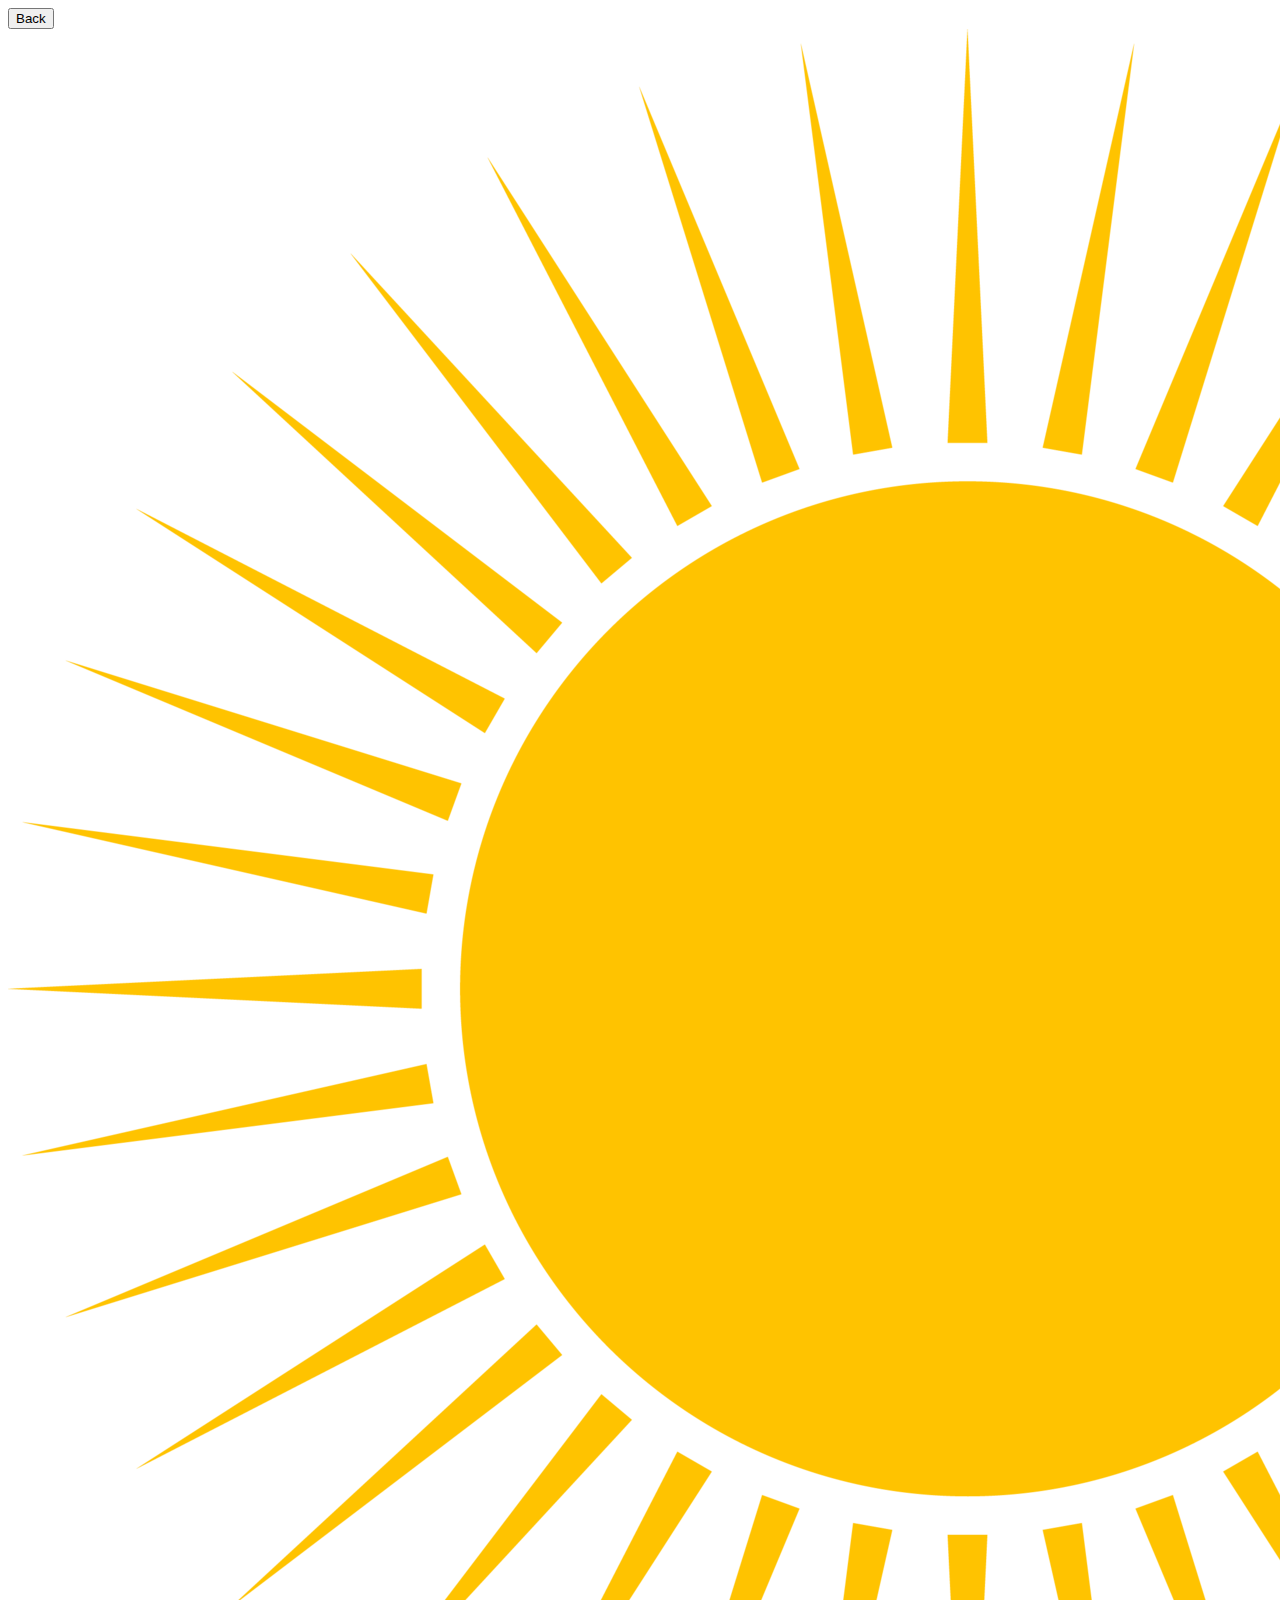
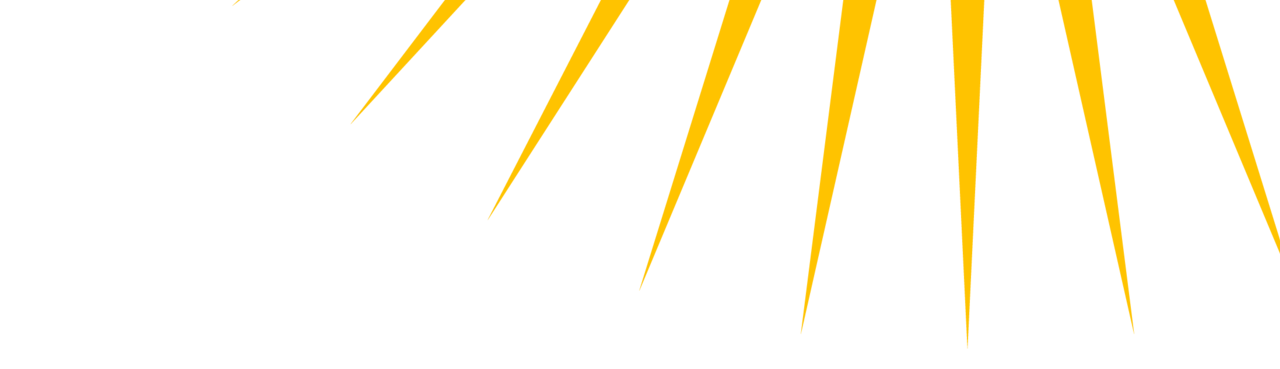
==== blog.html @ b7c71281 "added header to blog.html" ====
<!DOCTYPE html>
<html lang="en">
  <head>
    <meta charset="UTF-8" />
    <meta name="viewport" content="width=device-width, initial-scale=1.0" />
    <link rel="stylesheet" href="reset.css" />
    <link rel="stylesheet" href="styles.css" />
    <title>My First Blog</title>
  </head>
  <body class="background">
    <header>
      <div>
        <button id="back-button">Back</button>
        <div id="tooltip-div">
          <img
            id="day-night-pic"
            onclick="themeSwitch()"
            src="./assets/images/sun.webp"
            alt="Light/Dark Mode Toggle"
          />
          <p id="day-night-tooltip"></p>
        </div>
      </div>
    </header>
  </body>
</html>
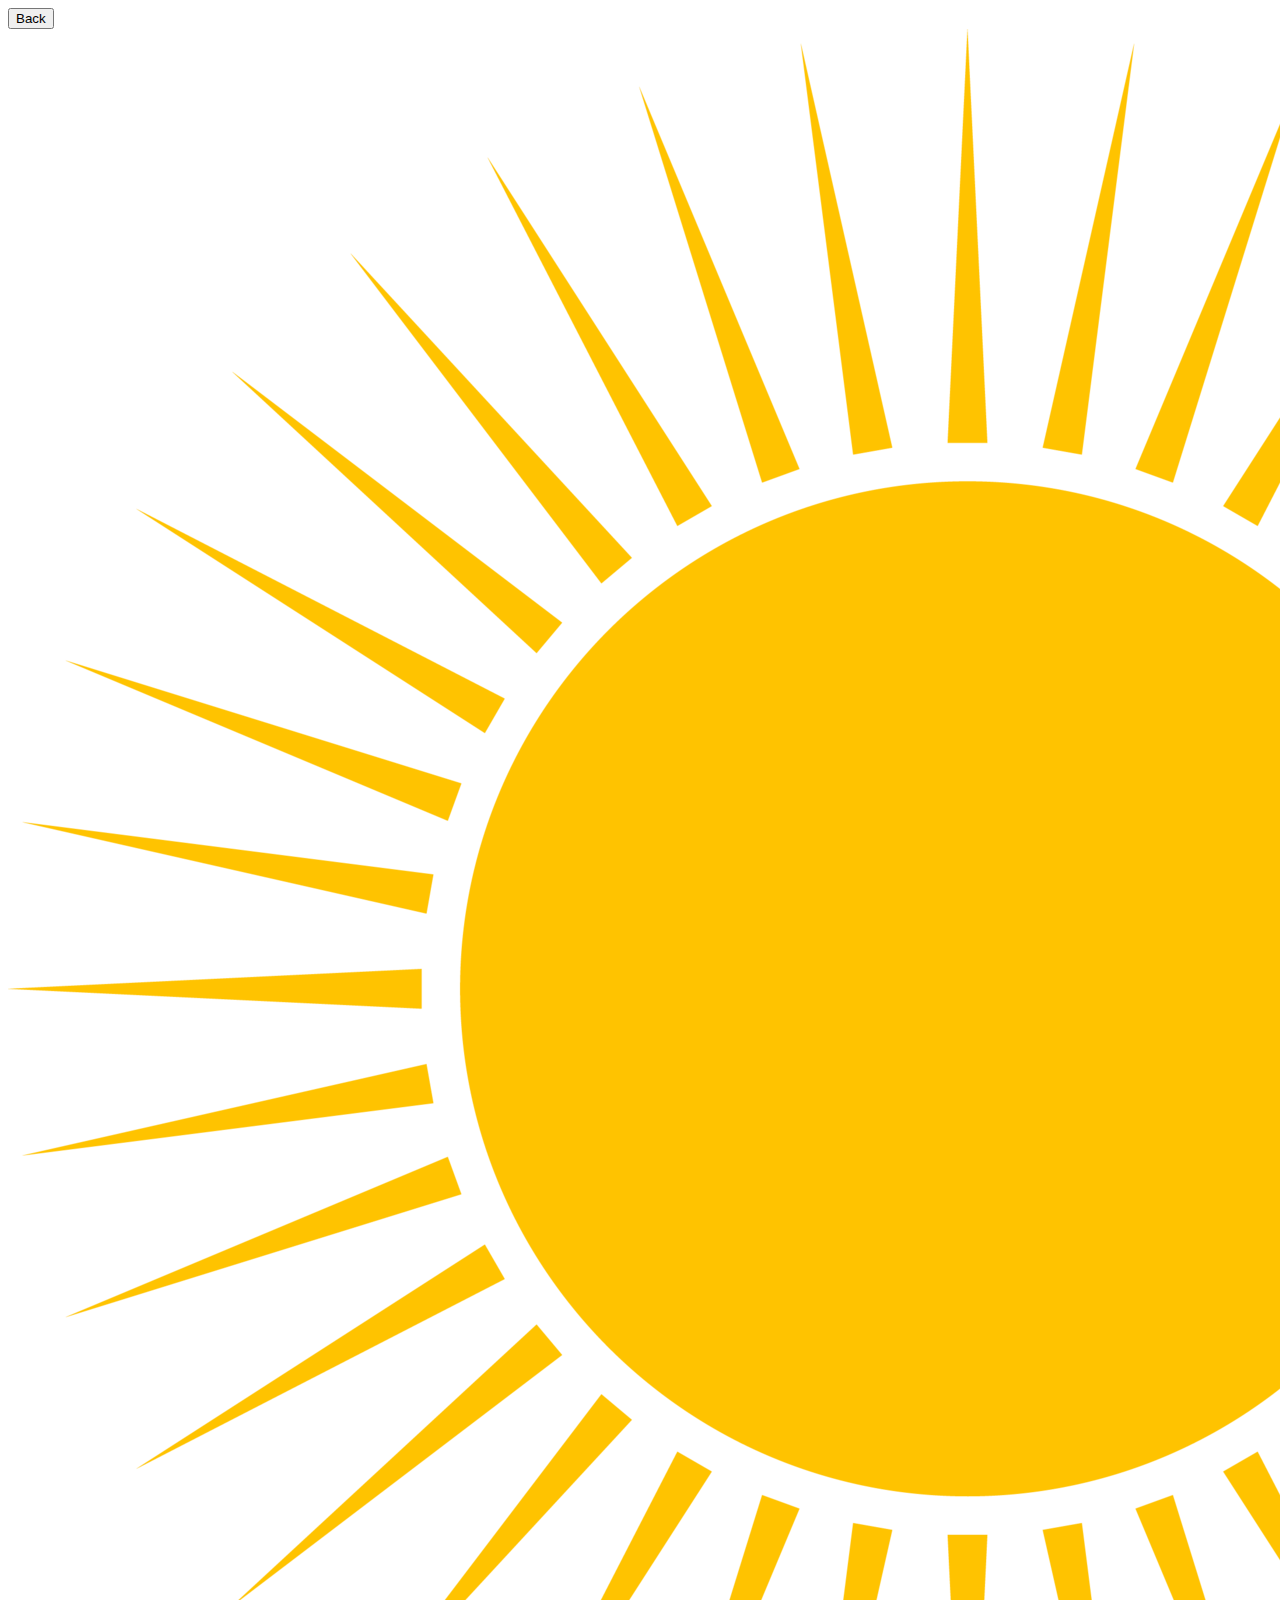
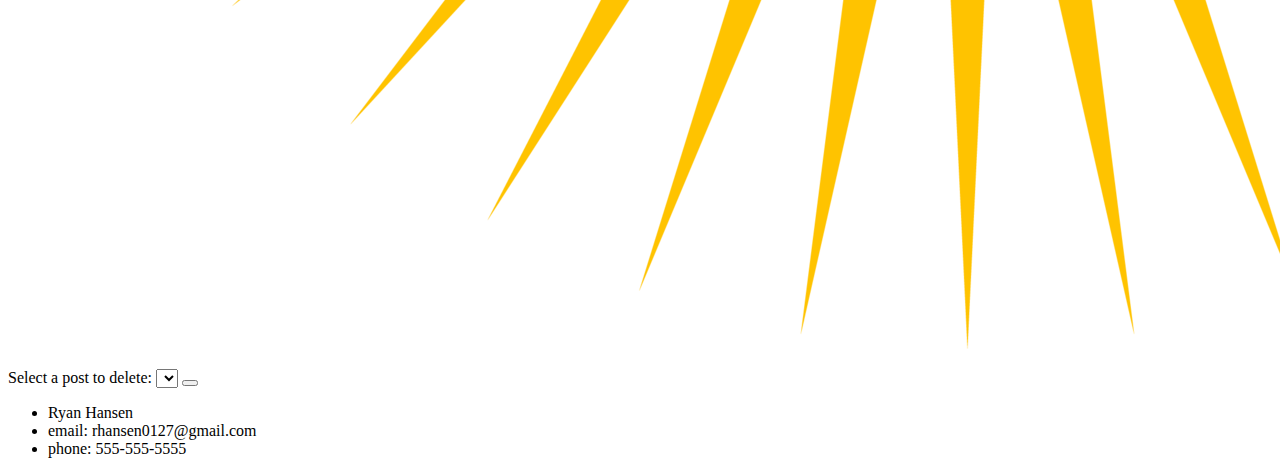
==== commit 534f7a90: "added rest of the rough blog page" ====
--- a/blog.html
+++ b/blog.html
@@ -22,5 +22,32 @@
         </div>
       </div>
     </header>
+
+    <div class="spacer-2"></div>
+    <div class="spacer-2"></div>
+
+    <section id="blog-post-section"></section>
+
+    <div id="delete-div">
+      <label for="select-delete">Select a post to delete:</label>
+      <select name="delete-selection" id="select-delete"></select>
+      <button id="delete-button"></button>
+    </div>
+
+    <div class="spacer-2"></div>
+    <div class="spacer-2"></div>
+    <button id="submit-button" style="display: none"></button>
+
+    <footer>
+      <section>
+        <ul>
+          <li>Ryan Hansen</li>
+          <li>email: rhansen0127@gmail.com</li>
+          <li>phone: 555-555-5555</li>
+        </ul>
+      </section>
+    </footer>
+    <script src="./assets/js/blog.js"></script>
+    <script src="./assets/js/form.js"></script>
   </body>
 </html>
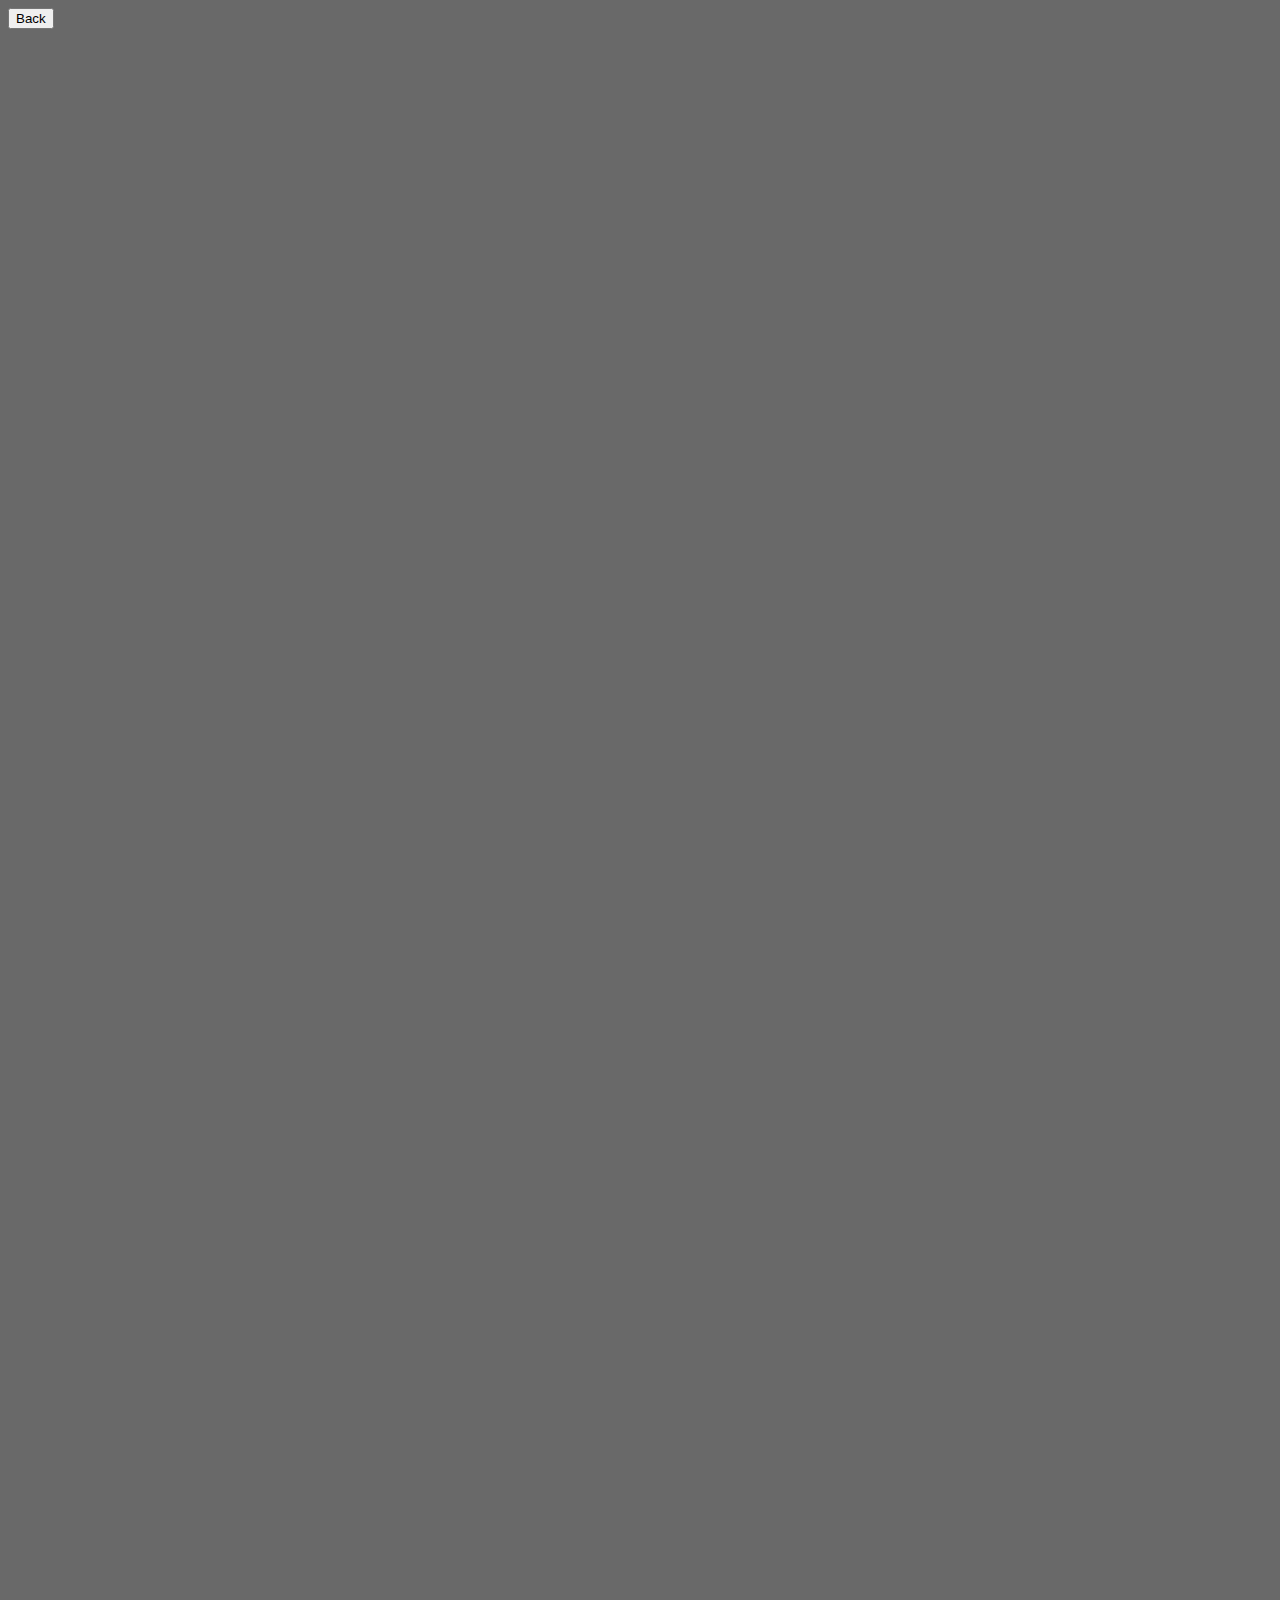
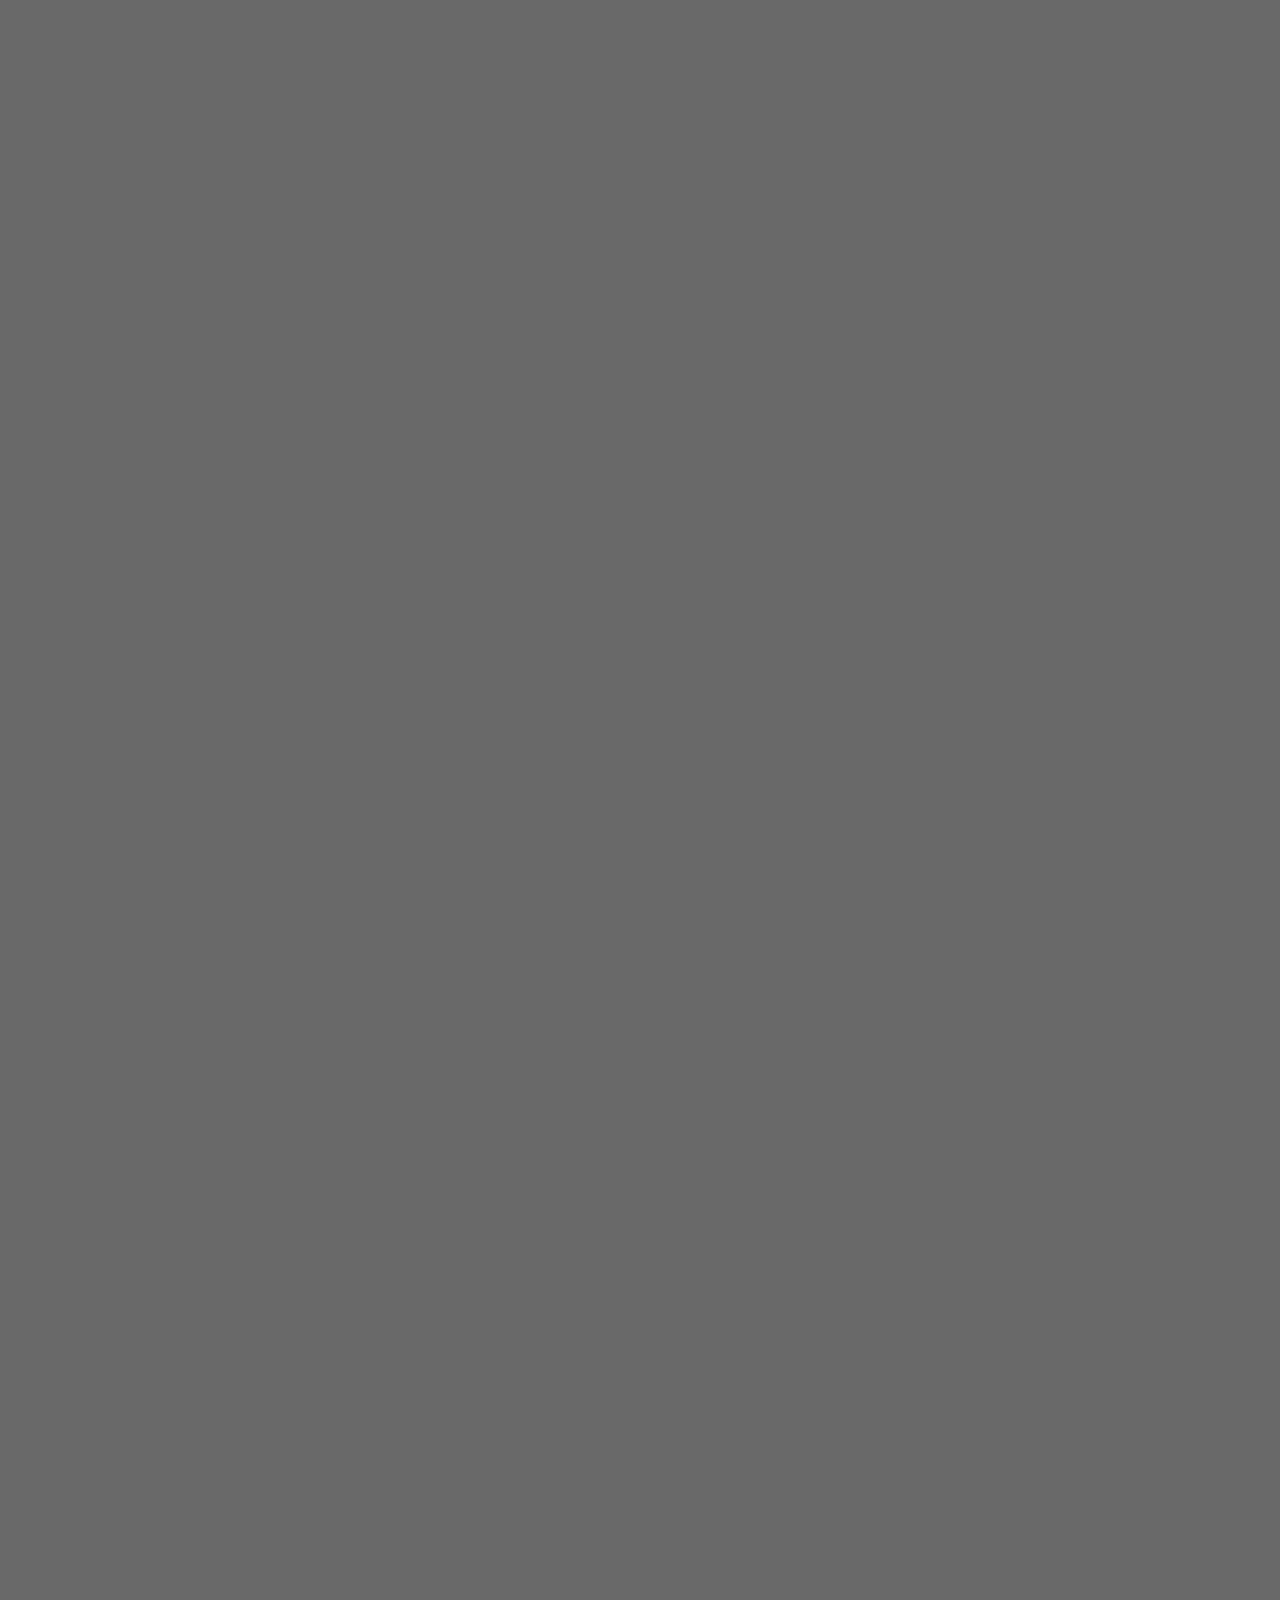
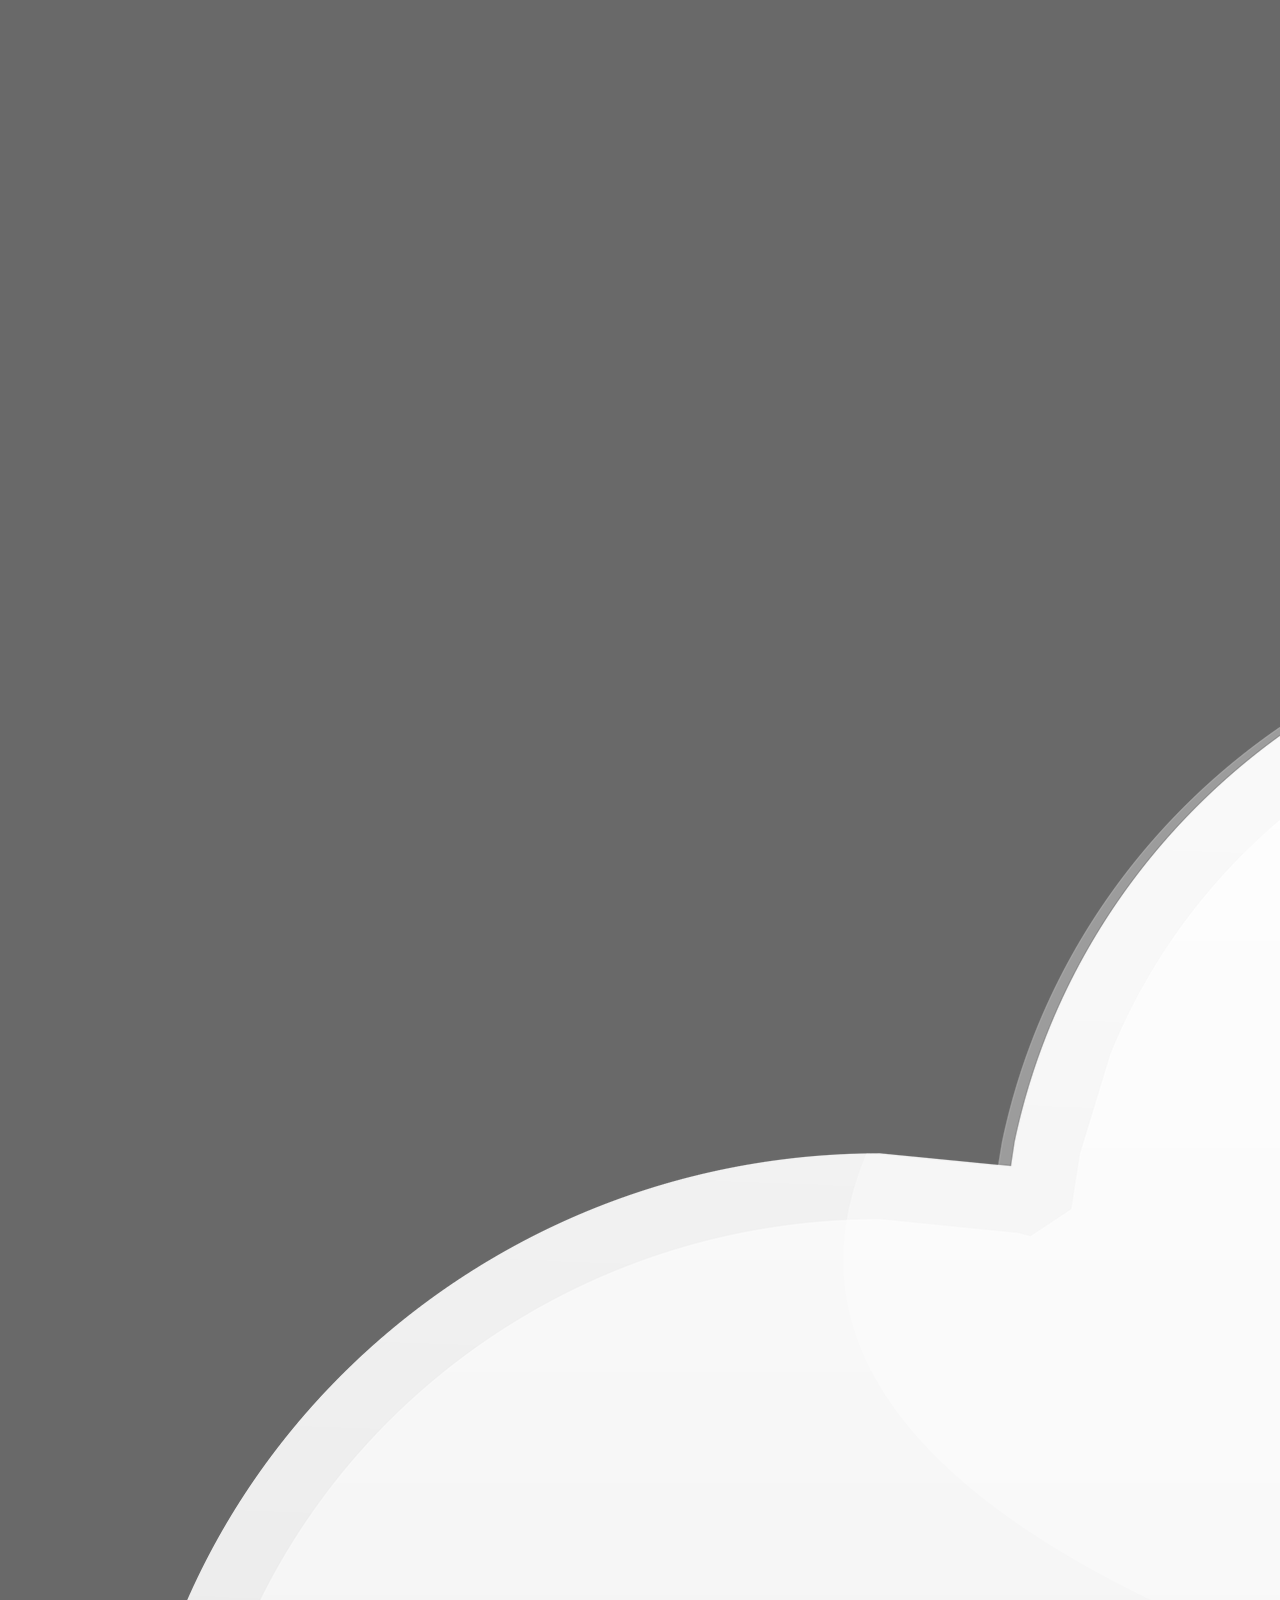
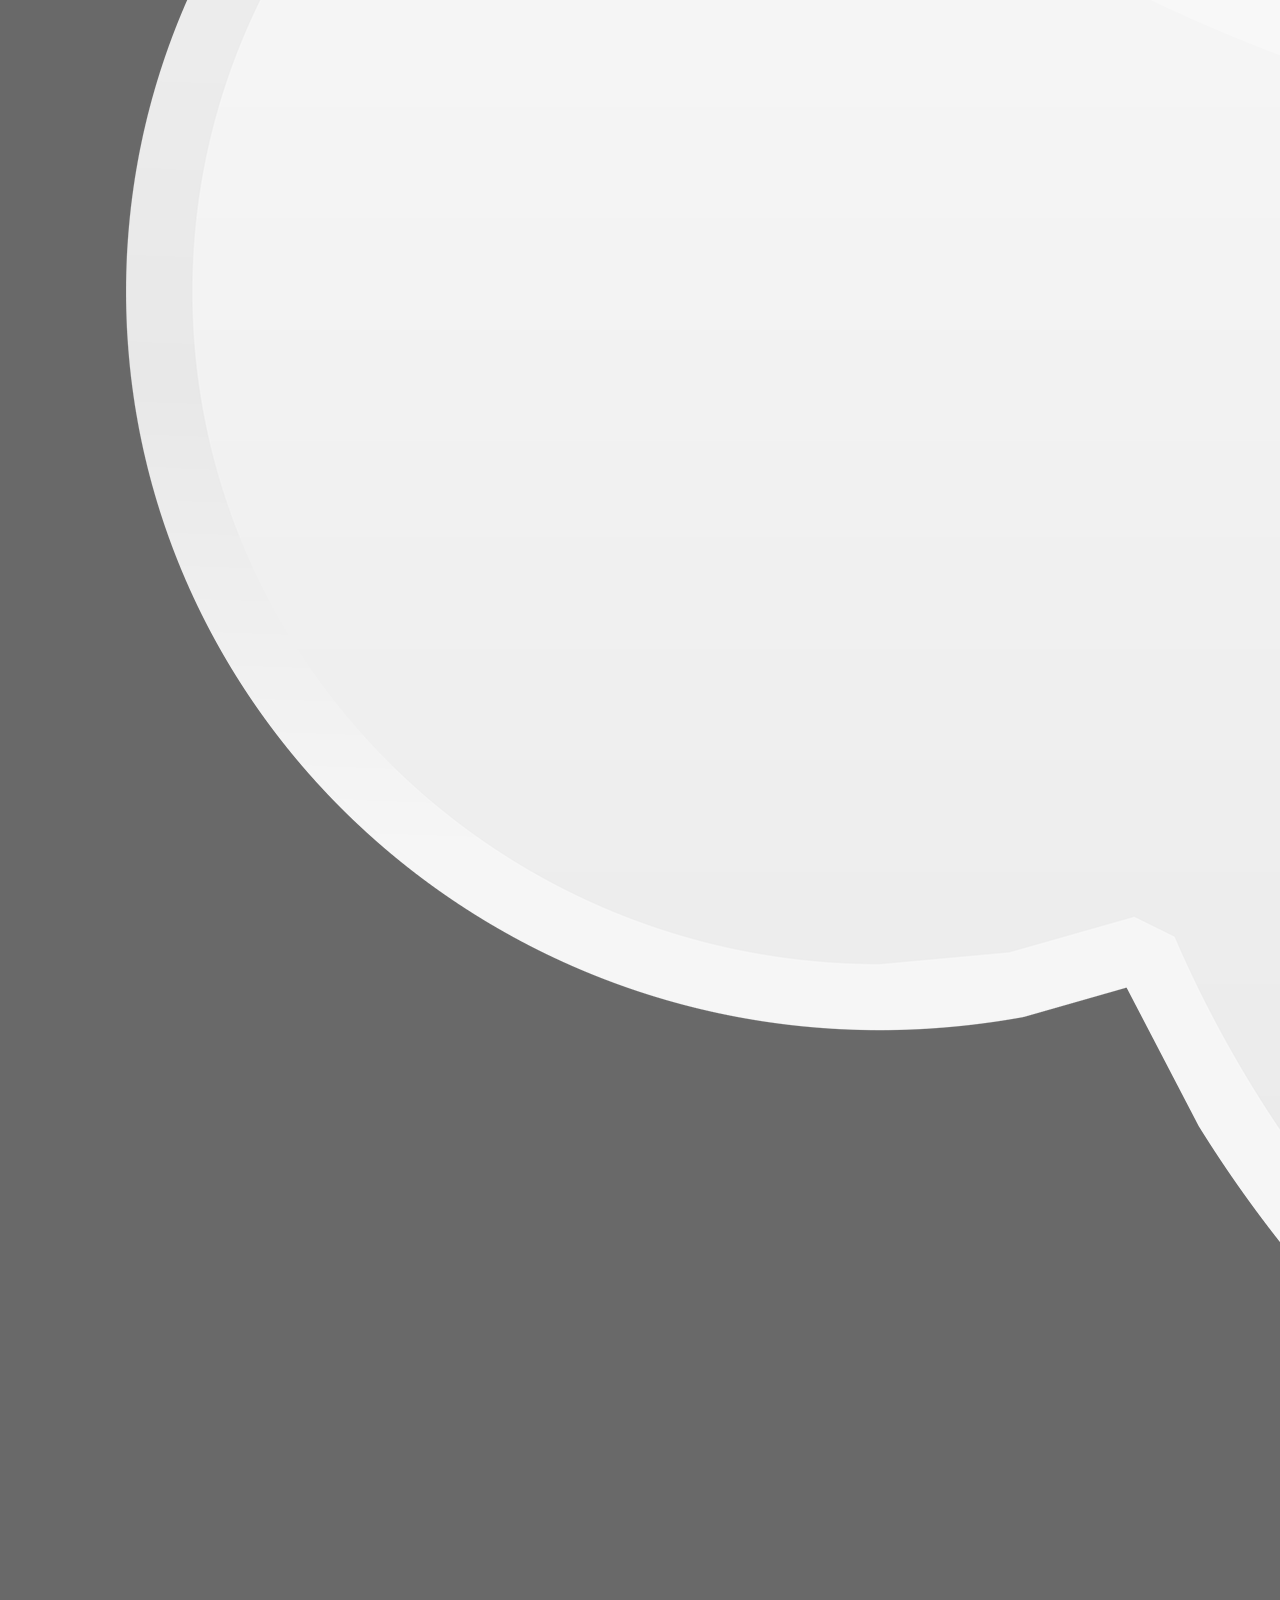
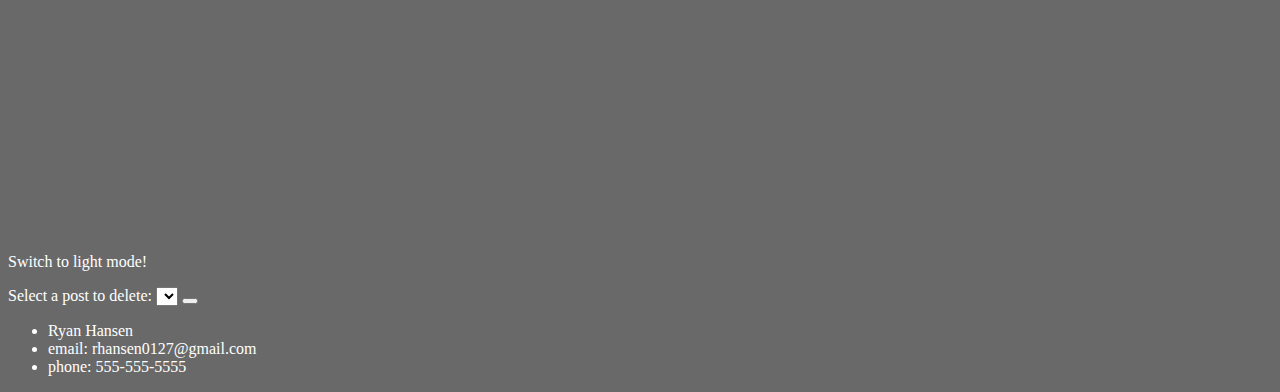
==== commit 33d39bb6: "added blog.css styles" ====
--- a/blog.html
+++ b/blog.html
@@ -4,7 +4,7 @@
     <meta charset="UTF-8" />
     <meta name="viewport" content="width=device-width, initial-scale=1.0" />
     <link rel="stylesheet" href="reset.css" />
-    <link rel="stylesheet" href="styles.css" />
+    <link rel="stylesheet" href="blog.css" />
     <title>My First Blog</title>
   </head>
   <body class="background">
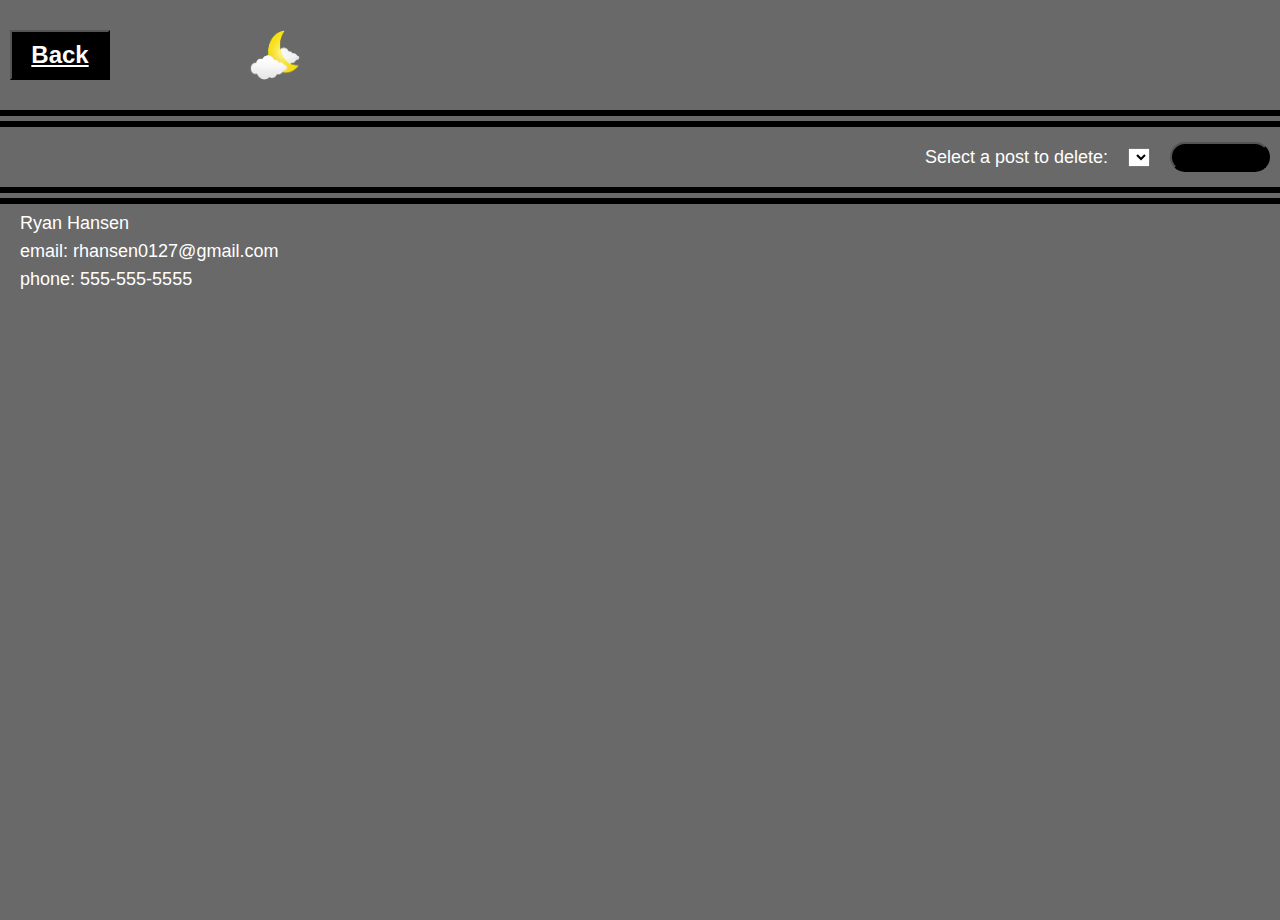
==== commit 534ecd28: "fixed css bug" ====
--- a/blog.html
+++ b/blog.html
@@ -3,8 +3,8 @@
   <head>
     <meta charset="UTF-8" />
     <meta name="viewport" content="width=device-width, initial-scale=1.0" />
-    <link rel="stylesheet" href="reset.css" />
-    <link rel="stylesheet" href="blog.css" />
+    <link rel="stylesheet" href="./assets/css/reset.css" />
+    <link rel="stylesheet" href="./assets/css/blog.css" />
     <title>My First Blog</title>
   </head>
   <body class="background">
--- a/assets/css/blog.css
+++ b/assets/css/blog.css
@@ -0,0 +1,139 @@
+html {
+  height: 100%;
+}
+body {
+  height: inherit;
+  font-size: 24px;
+  font-family: Verdana, Geneva, Tahoma, sans-serif;
+}
+header {
+  margin: 20px auto;
+  display: flex;
+  justify-content: space-between;
+}
+header img {
+  height: 50px;
+  width: 50px;
+  background-color: transparent;
+  border-radius: 10px;
+  margin: 0px 10px;
+}
+
+header img:hover {
+  background-color: rgba(204, 223, 119, 0.377);
+  border-radius: 100%;
+  cursor: pointer;
+}
+
+header div {
+  position: relative;
+  width: 25%;
+  display: flex;
+  flex-direction: row;
+  align-items: center;
+  justify-content: space-between;
+}
+
+header div button {
+  text-decoration: underline;
+  text-align: center;
+  font-weight: bold;
+  color: white;
+  width: 100px;
+  height: 50px;
+  font-size: 100%;
+  background-color: black;
+}
+
+header div p {
+  display: none;
+  position: absolute;
+  right: 100px;
+  top: 20px;
+  background-color: dimgray;
+  color: white;
+  padding: 10px;
+  border: 2px solid black;
+  border-radius: 5px;
+  width: 200px;
+}
+
+header #tooltip-div:hover p {
+  display: block;
+}
+#blog-post-section {
+  display: flex;
+  flex-direction: column;
+}
+.blog-post-container {
+  display: flex;
+  flex-direction: column;
+  border: 3px solid black;
+  padding: 10px;
+  width: auto;
+  margin: 15px;
+  font-size: 75%;
+  justify-content: space-evenly;
+  border-radius: 5px;
+}
+.blog-post-container:hover {
+  box-shadow: -3px 3px 2px black;
+  border: 1px solid rgba(0, 255, 255, 0.5);
+}
+h1 {
+  margin: 20px;
+  font: 200%;
+  font-weight: bold;
+  justify-self: flex-start;
+}
+.spacer {
+  border: 1px sold black;
+}
+.spacer-2 {
+  border: 3px solid black;
+  margin: 5px 0px;
+}
+.post-container-title {
+  font-weight: bold;
+  font-size: 100%;
+  margin: 3px;
+  text-transform: capitalize;
+}
+.post-container-content {
+  margin: 5px 0px 0px 5px;
+  line-height: 110%;
+}
+.post-container-poster {
+  margin: 10px 0px -3px 5px;
+  font-size: 75%;
+}
+footer ul {
+  list-style: none;
+}
+ul li {
+  margin: 10px 20px;
+  font-size: 75%;
+}
+#delete-div {
+  display: flex;
+  flex-direction: row;
+  font-size: 75%;
+  justify-content: flex-end;
+  align-items: center;
+}
+#delete-div label,
+select,
+button {
+  margin: 10px;
+}
+#delete-div button {
+  background-color: black;
+  border-radius: 20px;
+  color: white;
+  height: 30px;
+  width: 100px;
+}
+footer a {
+  text-decoration: underline;
+  color: inherit;
+}
